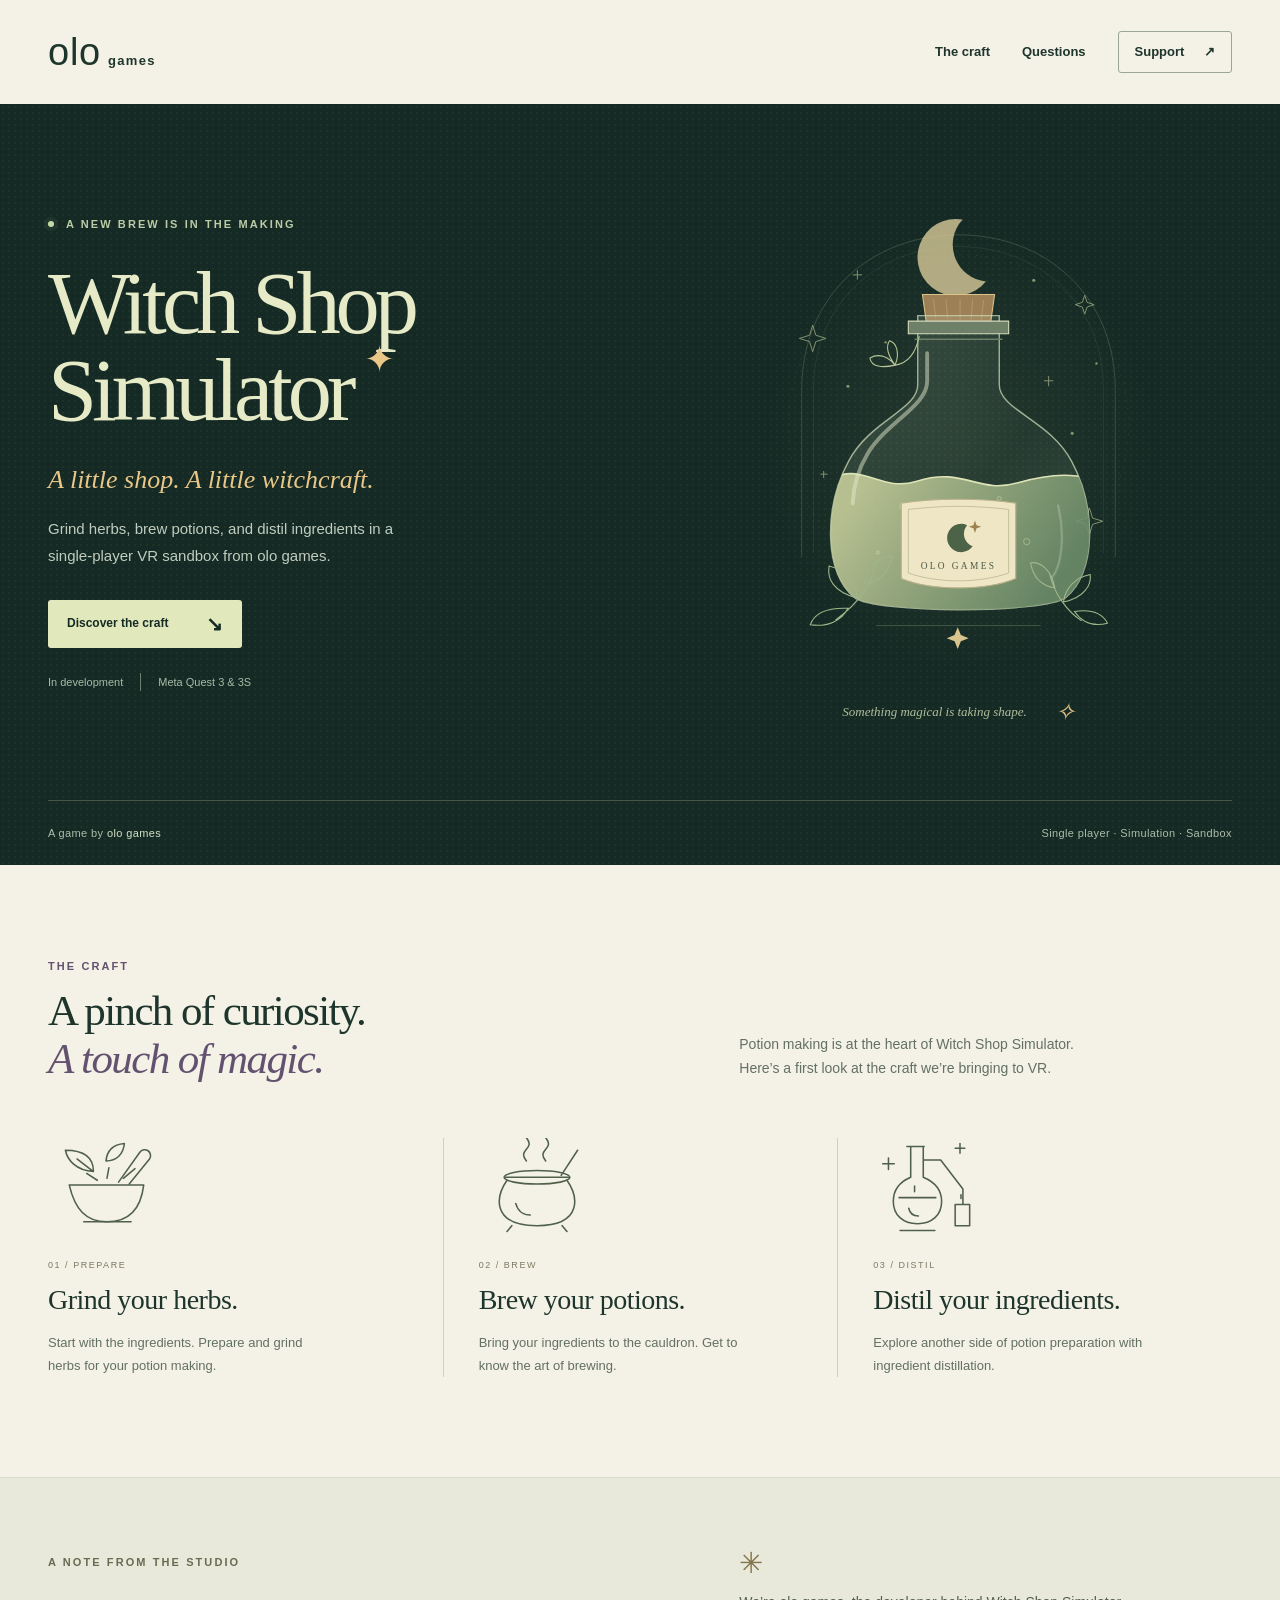
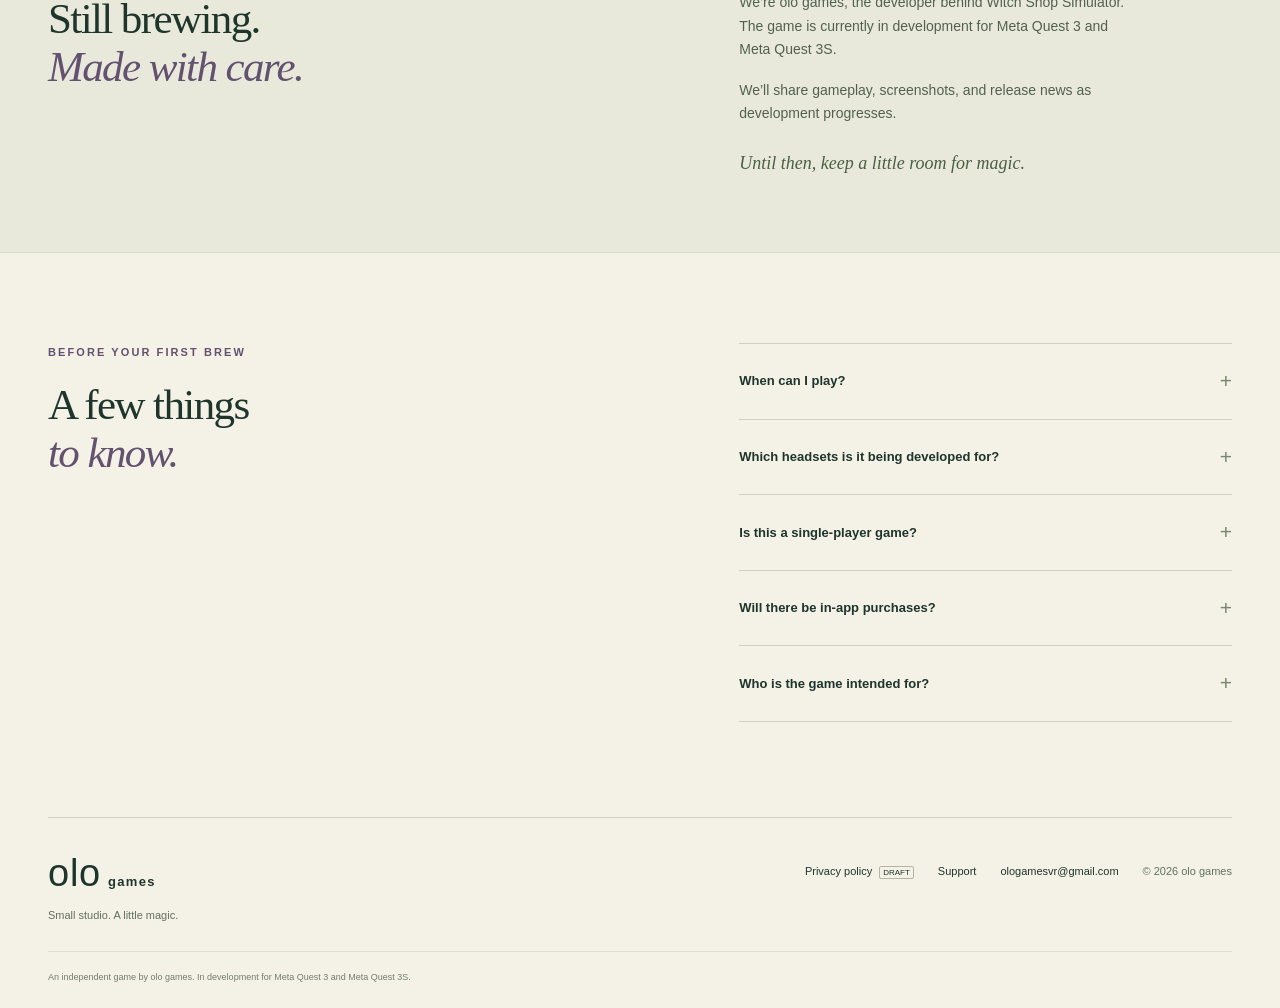
==== index.html @ 09dbc6e0 "Publish Witch Shop Simulator website" ====
<!doctype html>
<html lang="en">
<head>
  <meta charset="utf-8">
  <meta name="viewport" content="width=device-width, initial-scale=1">
  <meta name="description" content="Witch Shop Simulator is a single-player VR sandbox by olo games. Brew potions, grind herbs, and distil ingredients. In development for Meta Quest 3 and 3S.">
  <meta name="theme-color" content="#152a24">
  <meta property="og:title" content="Witch Shop Simulator · olo games">
  <meta property="og:description" content="A little shop. A little witchcraft. A single-player VR sandbox, in development for Meta Quest 3 and 3S.">
  <meta property="og:type" content="website">
  <title>Witch Shop Simulator · olo games</title>
  <link rel="icon" href="favicon.svg" type="image/svg+xml">
  <link rel="stylesheet" href="styles.css">
</head>
<body>
  <a class="skip-link" href="#main">Skip to content</a>
  <header class="site-header wrap">
    <a class="brand" href="index.html" aria-label="olo games home"><span class="brand-mark" aria-hidden="true">olo</span><span class="brand-word">games</span></a>
    <nav aria-label="Main navigation"><a href="#craft">The craft</a><a href="#questions">Questions</a><a href="support.html" class="nav-support">Support <span aria-hidden="true">↗</span></a></nav>
  </header>
  <main id="main">
    <section class="hero" aria-labelledby="game-title">
      <div class="hero-inner wrap">
        <div class="hero-copy">
          <p class="eyebrow hero-eyebrow"><span class="status-dot" aria-hidden="true"></span> A new brew is in the making</p>
          <h1 id="game-title">Witch Shop<span class="title-last">Simulator<span class="title-star" aria-hidden="true">✦</span></span></h1>
          <p class="hero-tagline">A little shop. A little witchcraft.</p>
          <p class="hero-description">Grind herbs, brew potions, and distil ingredients in a single-player VR sandbox from olo games.</p>
          <a class="button button-light" href="#craft">Discover the craft <span aria-hidden="true">↘</span></a>
          <div class="hero-meta"><span>In development</span><span>Meta Quest 3 &amp; 3S</span></div>
        </div>
        <figure class="hero-art">
          <img src="potion.svg" alt="Decorative illustration of a potion bottle with a crescent moon and botanical details" width="560" height="650" fetchpriority="high">
          <figcaption><span>Something magical is taking shape.</span><span aria-hidden="true">✧</span></figcaption>
        </figure>
      </div>
      <div class="hero-bottom wrap"><span>A game by <strong>olo games</strong></span><span>Single player · Simulation · Sandbox</span></div>
    </section>
    <section class="craft-section wrap" id="craft" aria-labelledby="craft-title">
      <div class="section-intro"><p class="eyebrow">The craft</p><h2 id="craft-title">A pinch of curiosity.<br><em>A touch of magic.</em></h2><p>Potion making is at the heart of Witch Shop Simulator. Here’s a first look at the craft we’re bringing to VR.</p></div>
      <div class="craft-grid">
        <article class="craft-item">
          <div class="craft-icon" aria-hidden="true"><svg viewBox="0 0 120 100" fill="none"><path d="M22 48h77c-3 25-16 38-38 38S28 73 22 48Z"/><path d="M37 86h49M40 36l11 7M63 30l-2 11M90 31l-12 10M73 45l22-31a6 6 0 0 1 10 7L84 47"/><path d="M47 34c-18-1-27-12-29-22 17 0 29 6 29 22Zm0 0L30 21M60 23c1-11 8-17 19-18-1 11-8 18-19 18Z"/></svg></div>
          <p class="step-number">01 / PREPARE</p><h3>Grind your herbs.</h3><p>Start with the ingredients. Prepare and grind herbs for your potion making.</p>
        </article>
        <article class="craft-item">
          <div class="craft-icon" aria-hidden="true"><svg viewBox="0 0 120 100" fill="none"><path d="M29 43c-7 10-10 19-7 29 4 13 18 18 38 18s34-5 38-18c3-10 0-19-7-29M27 40h66M34 90l-5 6M86 90l5 6"/><ellipse cx="60" cy="40" rx="34" ry="7"/><path d="M49 23c-10-12 10-12 0-24M69 23c-10-12 10-12 0-24M85 38l17-26M38 67c2 8 8 12 15 12"/></svg></div>
          <p class="step-number">02 / BREW</p><h3>Brew your potions.</h3><p>Bring your ingredients to the cauldron. Get to know the art of brewing.</p>
        </article>
        <article class="craft-item">
          <div class="craft-icon" aria-hidden="true"><svg viewBox="0 0 120 100" fill="none"><path d="M35 8h18M39 8v32c-12 5-18 14-18 25 0 14 10 23 25 23s25-9 25-23c0-11-7-20-19-25V8M27 61h38M53 22h17l23 30v15M87 68h13v22H85V68ZM43 49v6M91 58v4"/><path d="M28 95h36M37 72c1 5 5 8 10 8M10 26h12M16 20v12M85 10h10M90 5v10"/></svg></div>
          <p class="step-number">03 / DISTIL</p><h3>Distil your ingredients.</h3><p>Explore another side of potion preparation with ingredient distillation.</p>
        </article>
      </div>
    </section>
    <section class="development-section" aria-labelledby="development-title">
      <div class="development-inner wrap"><div><p class="eyebrow">A note from the studio</p><h2 id="development-title">Still brewing.<br><em>Made with care.</em></h2></div><div class="development-copy"><span class="small-star" aria-hidden="true">✳</span><p>We’re olo games, the developer behind Witch Shop Simulator. The game is currently in development for Meta Quest 3 and Meta Quest 3S.</p><p>We’ll share gameplay, screenshots, and release news as development progresses.</p><p class="studio-signature">Until then, keep a little room for magic.</p></div></div>
    </section>
    <section class="questions-section wrap" id="questions" aria-labelledby="questions-title">
      <div class="questions-heading"><p class="eyebrow">Before your first brew</p><h2 id="questions-title">A few things<br><em>to know.</em></h2></div>
      <div class="questions-list">
        <details><summary>When can I play?<span aria-hidden="true">+</span></summary><p>Witch Shop Simulator is in development. A release date and store page have not been announced yet.</p></details>
        <details><summary>Which headsets is it being developed for?<span aria-hidden="true">+</span></summary><p>The game is being developed for Meta Quest 3 and Meta Quest 3S.</p></details>
        <details><summary>Is this a single-player game?<span aria-hidden="true">+</span></summary><p>Yes. Witch Shop Simulator is being developed as a single-player experience, without multiplayer, chat, or microphone features.</p></details>
        <details><summary>Will there be in-app purchases?<span aria-hidden="true">+</span></summary><p>The game is planned as a paid release with no in-app purchases. Pricing will be announced closer to launch.</p></details>
        <details><summary>Who is the game intended for?<span aria-hidden="true">+</span></summary><p>The Meta Quest version is intended for players aged 10 and over, including children aged 10–12, teens, and adults. Official regional content ratings have not yet been assigned.</p></details>
      </div>
    </section>
  </main>
  <footer class="site-footer wrap"><div><a class="brand" href="index.html" aria-label="olo games home"><span class="brand-mark" aria-hidden="true">olo</span><span class="brand-word">games</span></a><p>Small studio. A little magic.</p></div><div class="footer-links"><a href="privacy.html">Privacy policy <span class="draft-label">draft</span></a><a href="support.html">Support</a><a href="mailto:ologamesvr@gmail.com">ologamesvr@gmail.com</a><span>© 2026 olo games</span></div><p class="platform-note">An independent game by olo games. In development for Meta Quest 3 and Meta Quest 3S.</p></footer>
</body>
</html>
---- styles.css ----
:root{--paper:#f4f1e6;--ink:#1e352c;--forest:#152a24;--pale:#e1e9bc;--muted:#637064;--line:#cdd1bf;--accent:#e9c788;--purple:#62516f;--serif:Georgia,'Times New Roman',serif;--sans:'Segoe UI',Arial,sans-serif}
*{box-sizing:border-box}html{scroll-behavior:smooth;scroll-padding-top:28px}body{margin:0;background:var(--paper);color:var(--ink);font:16px/1.65 var(--sans);-webkit-font-smoothing:antialiased}a{color:inherit;text-decoration:none}a:focus-visible,summary:focus-visible{outline:3px solid #9b6c36;outline-offset:6px}img,svg{max-width:100%}img{display:block;height:auto}p,h1,h2,h3,figure{margin:0}p+p{margin-top:18px}.wrap{width:min(1220px,calc(100% - 96px));margin-inline:auto}.skip-link{position:absolute;left:20px;top:-100px;z-index:10;background:var(--paper);color:var(--ink);padding:12px 18px}.skip-link:focus{top:12px}.site-header{height:104px;display:flex;align-items:center;justify-content:space-between;gap:28px}.brand{display:inline-flex;align-items:baseline;gap:7px;flex-shrink:0}.brand-mark{font:500 38px/1 Arial,Helvetica,sans-serif;letter-spacing:.02em}.brand-word{font:600 13px/1 var(--sans);letter-spacing:.1em}.site-header nav{display:flex;align-items:center;gap:32px;font-size:13px;font-weight:600}.site-header nav a:hover,.footer-links a:hover{text-decoration:underline;text-underline-offset:5px}.site-header .nav-support{border:1px solid #9aa797;padding:9px 16px;border-radius:3px}.nav-support span{padding-left:16px}.hero{background:var(--forest);color:var(--paper);overflow:hidden;position:relative}.hero::before{content:'';position:absolute;inset:0;opacity:.13;pointer-events:none;background-image:radial-gradient(#b5b58b .6px,transparent .8px);background-size:6px 6px}.hero-inner{position:relative;display:grid;grid-template-columns:1.15fr 1fr;align-items:center;gap:8px;padding-top:72px;padding-bottom:70px}.eyebrow{font-size:11px;letter-spacing:.19em;text-transform:uppercase;font-weight:600}.hero-eyebrow{color:#bccca7;display:flex;align-items:center;gap:12px;margin-bottom:27px}.status-dot{height:6px;width:6px;background:#c3d8a5;border-radius:50%;box-shadow:0 0 0 4px #c3d8a510}.hero h1{font:400 clamp(64px,6.9vw,99px)/.98 var(--serif);letter-spacing:-5px;color:#e6eac7}.title-last{display:block;position:relative}.title-star{display:inline-block;font-size:37px;vertical-align:top;margin-left:13px;color:var(--accent);transform:translateY(-5px)}.hero-tagline{margin-top:30px;color:var(--accent);font:italic 26px/1.3 var(--serif)}.hero-description{font-size:15px;max-width:390px;color:#c1cdc0;margin-top:18px;line-height:1.8}.button{display:inline-flex;align-items:center;justify-content:space-between;gap:38px;padding:14px 19px;font-size:12px;font-weight:650;border-radius:3px;transition:background-color .2s,transform .2s}.button-light{background:var(--pale);color:var(--forest);margin-top:31px}.button:hover{transform:translateY(-2px);background:#eff3d8}.button span{font-size:20px;line-height:1}.hero-meta{display:flex;flex-wrap:wrap;gap:10px 17px;align-items:center;color:#a9bba8;font-size:11px;margin-top:25px}.hero-meta span+span{border-left:1px solid #68826a;padding-left:17px}.hero-art{position:relative;align-self:stretch;display:flex;flex-direction:column;justify-content:center;min-width:0}.hero-art img{width:100%;max-height:510px;object-fit:contain}.hero-art figcaption{display:flex;align-items:center;justify-content:center;gap:28px;font:italic 13px/1.5 var(--serif);color:#afbd9a;padding-top:8px}.hero-art figcaption span+span{font-size:24px;color:var(--accent)}.hero-bottom{position:relative;border-top:1px solid #465746;display:flex;justify-content:space-between;gap:16px;padding-block:23px;color:#adbcaa;font-size:11px;letter-spacing:.035em}.hero-bottom strong{color:#d3dfc3;font-weight:500}.craft-section{padding-block:92px 100px}.section-intro{display:grid;grid-template-columns:1.2fr 1fr;gap:12px 100px}.section-intro .eyebrow{grid-column:1/-1;color:var(--purple)}h2{font:400 43px/1.12 var(--serif);letter-spacing:-1.6px}h2 em{font-weight:400;color:var(--purple)}.section-intro>p:last-child{align-self:end;max-width:360px;font-size:14px;color:var(--muted);padding-bottom:4px}.craft-grid{display:grid;grid-template-columns:repeat(3,1fr);margin-top:54px}.craft-item{padding:0 35px}.craft-item:first-child{padding-left:0}.craft-item:last-child{padding-right:0}.craft-item+.craft-item{border-left:1px solid var(--line)}.craft-icon{height:120px;display:flex;align-items:flex-start}.craft-icon svg{width:116px;height:98px;stroke:#50614b;stroke-width:1.6;stroke-linecap:round;stroke-linejoin:round}.step-number{font-size:9px;letter-spacing:.17em;color:#7c7963;margin-bottom:12px}.craft-item h3{font:400 28px/1.15 var(--serif);letter-spacing:-.5px}.craft-item>p:last-child{font-size:13px;color:var(--muted);max-width:270px;margin-top:14px;line-height:1.8}.development-section{background:#e9e9db;border-block:1px solid #d9ddcc}.development-inner{padding-block:75px;display:grid;grid-template-columns:1.2fr 1fr;gap:100px}.development-inner .eyebrow{margin-bottom:23px;color:#686b52}.development-copy{position:relative;padding-top:38px;font-size:14px;color:#526050;max-width:400px}.small-star{position:absolute;top:-13px;left:0;font-size:29px;color:#837549}.development-copy .studio-signature{font:italic 18px/1.5 var(--serif);color:#4c5e43;margin-top:25px}.questions-section{padding-block:90px 95px;display:grid;grid-template-columns:1.2fr 1fr;gap:100px}.questions-heading .eyebrow{margin-bottom:20px;color:var(--purple)}.questions-list{border-top:1px solid var(--line)}details{border-bottom:1px solid var(--line)}summary{padding:20px 0;display:flex;align-items:center;justify-content:space-between;gap:22px;list-style:none;cursor:pointer;font-size:13px;font-weight:600}summary::-webkit-details-marker{display:none}summary>span{font-size:21px;font-weight:400;color:#7b886e;flex-shrink:0}details[open] summary>span{transform:rotate(45deg)}details>p{font-size:13px;line-height:1.8;color:var(--muted);padding:0 24px 22px 0}.site-footer{border-top:1px solid var(--line);padding-top:36px;padding-bottom:24px;display:grid;grid-template-columns:1fr 1fr;gap:26px}.site-footer>div>p{font-size:11px;margin-top:12px;color:var(--muted)}.footer-links{display:flex;align-items:flex-start;justify-content:flex-end;gap:16px 24px;flex-wrap:wrap;padding-top:8px;font-size:11px}.footer-links>span{color:var(--muted)}.draft-label{font-size:8px;text-transform:uppercase;border:1px solid #b7b59d;border-radius:2px;padding:1px 3px;margin-left:4px}.platform-note{grid-column:1/-1;font-size:9px;color:#747d70;padding-top:18px;border-top:1px solid #dedfcf}.document-main{width:min(780px,calc(100% - 96px));margin-inline:auto;padding:65px 0 80px;min-height:65vh}.document-main h1{font:400 clamp(42px,5vw,65px)/1.05 var(--serif);letter-spacing:-2px;margin:18px 0 22px}.document-main .lead{font:400 20px/1.6 var(--serif);color:#596653}.document-main h2{font-size:26px;letter-spacing:-.6px;margin:38px 0 13px}.document-main p,.document-main li{font-size:14px;color:#526050}.document-main ul{padding-left:20px;margin:14px 0}.document-main a:not(.button){text-decoration:underline;text-underline-offset:3px}.notice{background:#eae4d2;border-left:3px solid #a3844a;padding:17px 21px;margin:27px 0}.notice strong{font-size:12px;letter-spacing:.04em}.notice p{font-size:13px;margin-top:7px;color:#5d594c}.document-main .doc-meta{font-size:11px;color:#707764;margin-top:18px}.document-rule{border:0;border-top:1px solid var(--line);margin:30px 0}.document-main .button{margin-top:28px;border:1px solid #9ca890}.contact-card{border-top:1px solid var(--line);border-bottom:1px solid var(--line);padding:24px 0;margin-top:35px}.contact-card>strong{display:block;margin-bottom:9px;font:400 25px var(--serif)}
@media(min-width:1450px){.hero-inner{padding-block:84px}.hero-art img{max-height:530px}}
@media(max-width:1050px){.wrap{width:calc(100% - 64px)}.hero h1{font-size:76px;letter-spacing:-4px}.title-star{font-size:28px;margin-left:7px}.hero-inner{gap:0;grid-template-columns:1.15fr 1fr}.hero-art img{max-height:460px}.hero-tagline{font-size:23px}.section-intro,.development-inner,.questions-section{gap:20px 55px}.craft-item{padding-inline:24px}.craft-item h3{font-size:25px}.document-main{width:min(780px,calc(100% - 64px))}}
@media(max-width:760px){.wrap{width:calc(100% - 40px)}.site-header{height:82px;gap:16px}.brand-mark{font-size:34px}.brand-word{font-size:10px}.site-header nav{gap:20px;font-size:12px}.site-header nav>a:first-child{display:none}.site-header .nav-support{padding:7px 11px}.nav-support span{padding-left:9px}.hero-inner{grid-template-columns:1fr;padding-top:48px;padding-bottom:25px}.hero h1{font-size:clamp(58px,11.5vw,84px);letter-spacing:-3.8px}.hero-eyebrow{font-size:9px;margin-bottom:25px}.hero-description{max-width:420px}.hero-tagline{margin-top:24px}.hero-art{margin-top:18px}.hero-art img{max-height:385px}.hero-art figcaption{font-size:12px;padding-top:0;gap:16px}.hero-bottom{font-size:9px;gap:10px;padding-block:18px}.hero-bottom>span:last-child{text-align:right;max-width:170px}.craft-section{padding-block:62px 65px}.section-intro{grid-template-columns:1fr;gap:17px}.section-intro>p:last-child{max-width:430px}.section-intro .eyebrow{grid-column:auto}h2{font-size:36px;letter-spacing:-1.2px}.craft-grid{margin-top:35px;grid-template-columns:1fr}.craft-item,.craft-item:first-child,.craft-item:last-child{padding:27px 0 28px 110px;position:relative;min-height:170px}.craft-item+.craft-item{border-left:none;border-top:1px solid var(--line)}.craft-icon{position:absolute;top:30px;left:-5px;height:auto}.craft-icon svg{width:92px;height:82px}.craft-item h3{font-size:25px}.craft-item>p:last-child{max-width:430px;margin-top:10px}.step-number{font-size:8px}.development-inner{grid-template-columns:1fr;padding-block:52px;gap:34px}.development-copy{padding-top:0;max-width:510px}.small-star{display:none}.questions-section{grid-template-columns:1fr;padding-block:58px;gap:30px}.site-footer{grid-template-columns:1fr;padding-top:29px;gap:23px}.footer-links{justify-content:flex-start;gap:18px;padding-top:0}.platform-note{grid-column:auto;font-size:9px;padding-top:20px}.document-main{width:calc(100% - 40px);padding-top:36px}.document-main h1{letter-spacing:-1.5px}.document-main .lead{font-size:19px}}
@media(prefers-reduced-motion:reduce){html{scroll-behavior:auto}.button{transition:none}.button:hover{transform:none}}
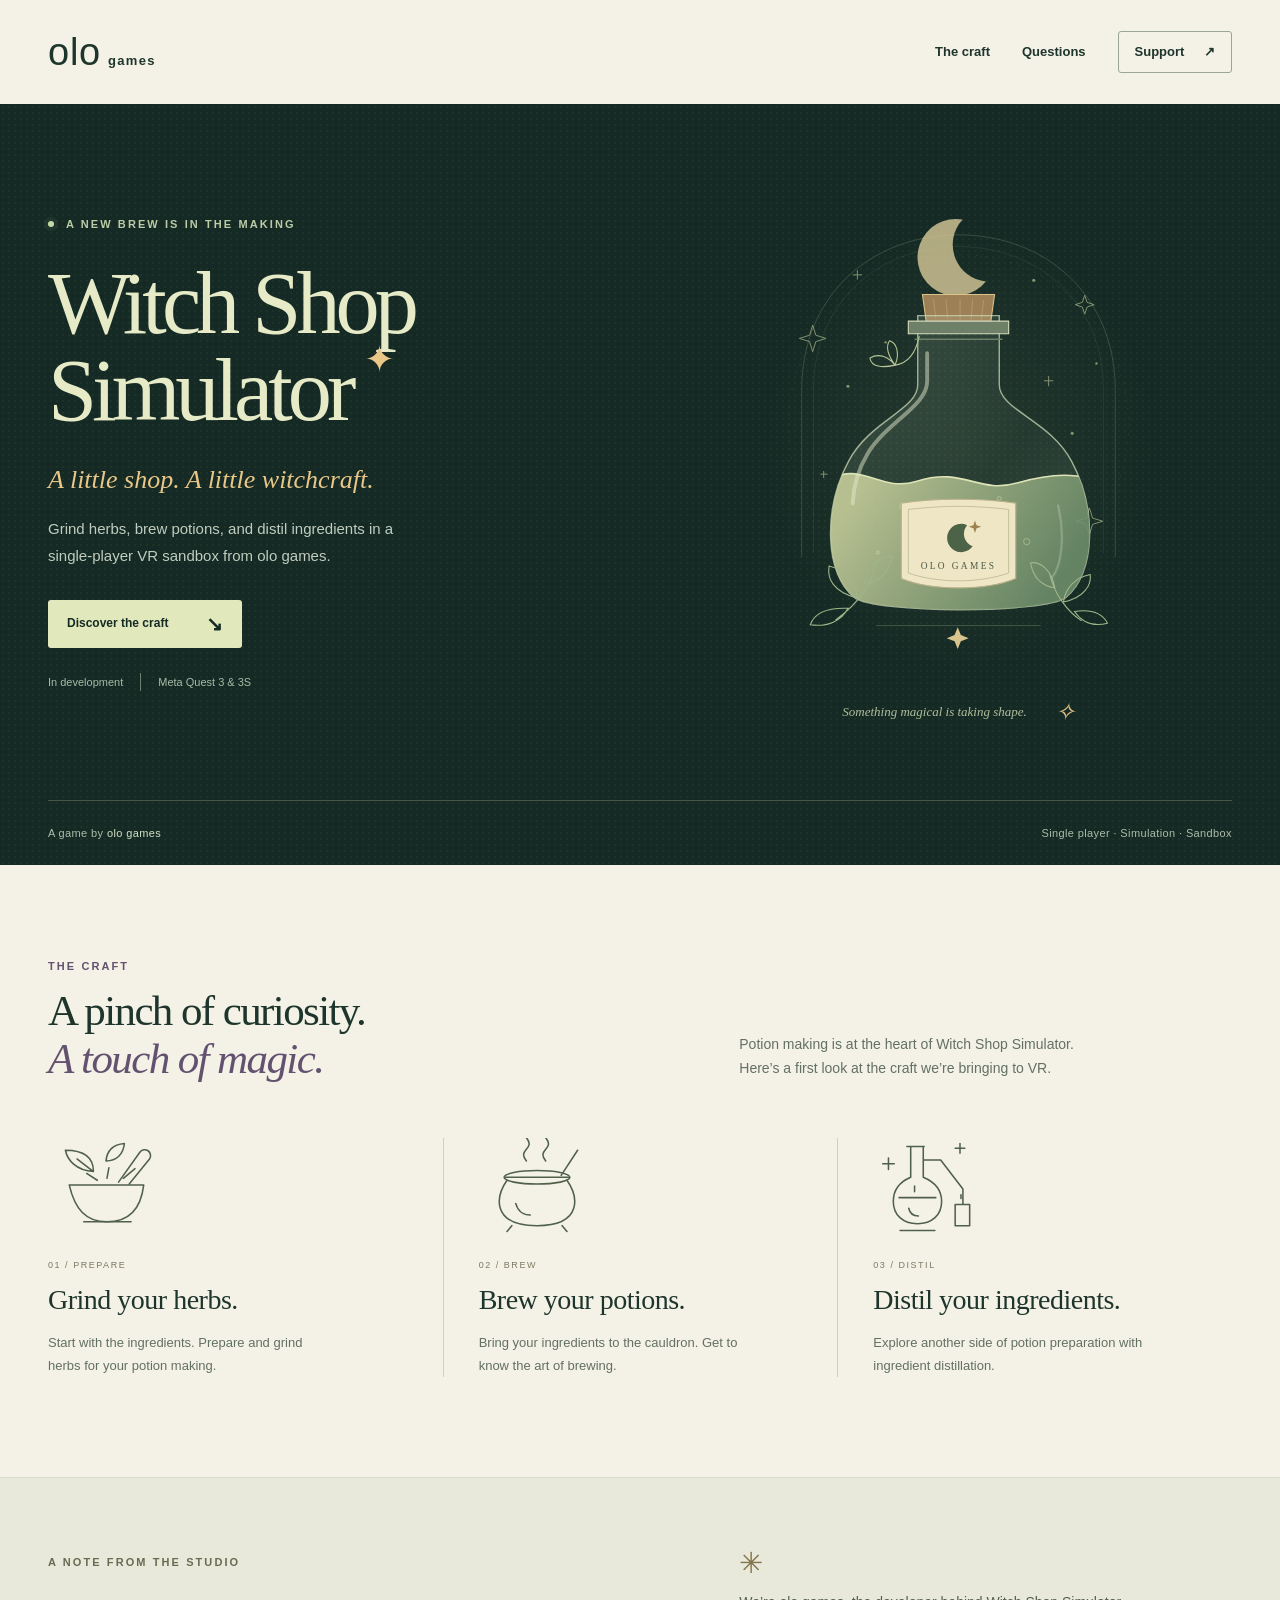
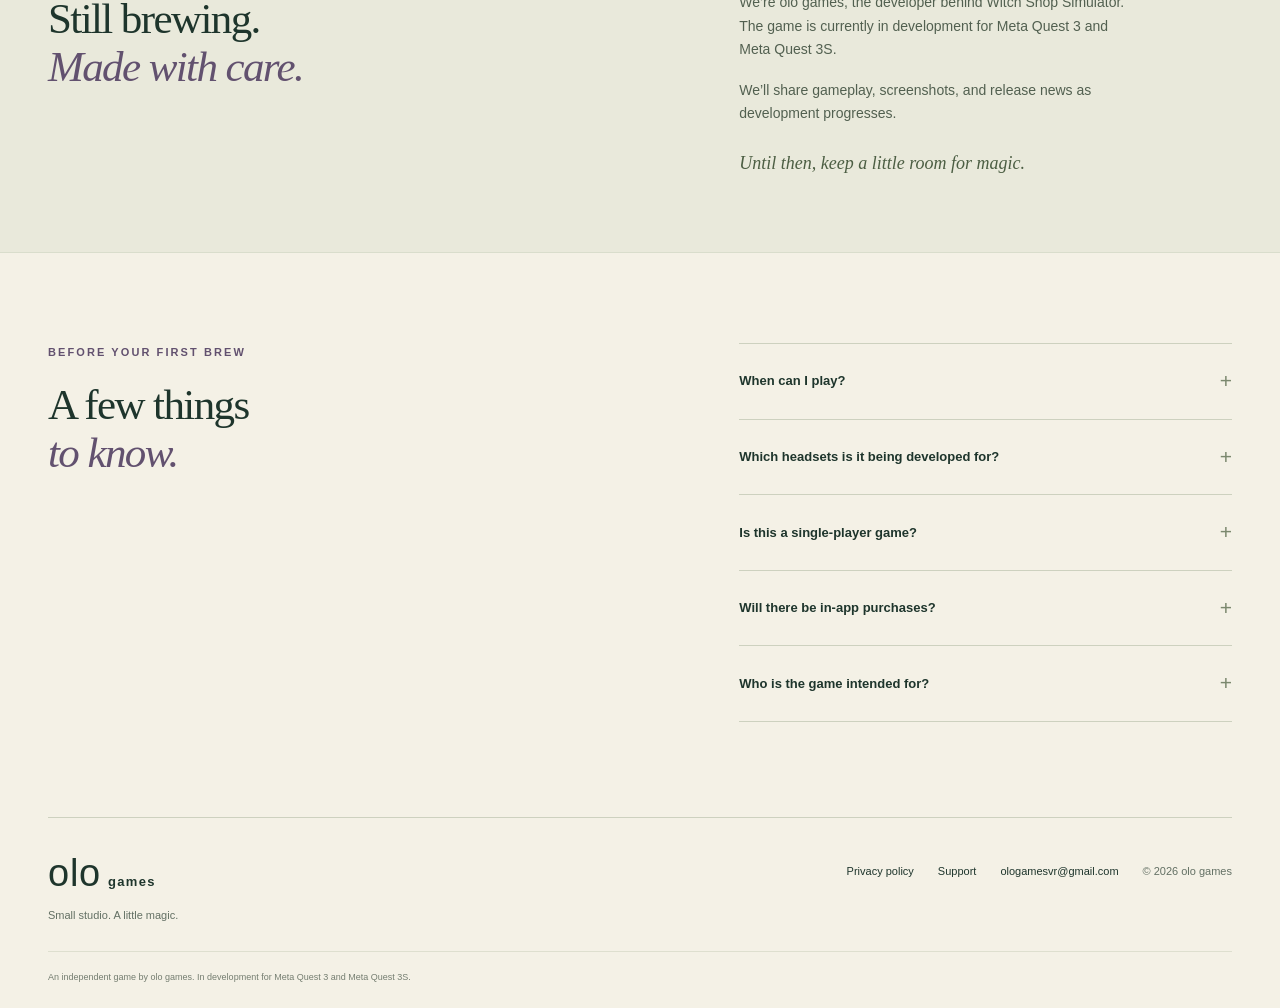
==== commit 6df343fe: "Update privacy policy and data deletion information Replace the development draft with current game " ====
--- a/index.html
+++ b/index.html
@@ -1,72 +1,72 @@
-<!doctype html>
-<html lang="en">
-<head>
-  <meta charset="utf-8">
-  <meta name="viewport" content="width=device-width, initial-scale=1">
-  <meta name="description" content="Witch Shop Simulator is a single-player VR sandbox by olo games. Brew potions, grind herbs, and distil ingredients. In development for Meta Quest 3 and 3S.">
-  <meta name="theme-color" content="#152a24">
-  <meta property="og:title" content="Witch Shop Simulator · olo games">
-  <meta property="og:description" content="A little shop. A little witchcraft. A single-player VR sandbox, in development for Meta Quest 3 and 3S.">
-  <meta property="og:type" content="website">
-  <title>Witch Shop Simulator · olo games</title>
-  <link rel="icon" href="favicon.svg" type="image/svg+xml">
-  <link rel="stylesheet" href="styles.css">
-</head>
-<body>
-  <a class="skip-link" href="#main">Skip to content</a>
-  <header class="site-header wrap">
-    <a class="brand" href="index.html" aria-label="olo games home"><span class="brand-mark" aria-hidden="true">olo</span><span class="brand-word">games</span></a>
-    <nav aria-label="Main navigation"><a href="#craft">The craft</a><a href="#questions">Questions</a><a href="support.html" class="nav-support">Support <span aria-hidden="true">↗</span></a></nav>
-  </header>
-  <main id="main">
-    <section class="hero" aria-labelledby="game-title">
-      <div class="hero-inner wrap">
-        <div class="hero-copy">
-          <p class="eyebrow hero-eyebrow"><span class="status-dot" aria-hidden="true"></span> A new brew is in the making</p>
-          <h1 id="game-title">Witch Shop<span class="title-last">Simulator<span class="title-star" aria-hidden="true">✦</span></span></h1>
-          <p class="hero-tagline">A little shop. A little witchcraft.</p>
-          <p class="hero-description">Grind herbs, brew potions, and distil ingredients in a single-player VR sandbox from olo games.</p>
-          <a class="button button-light" href="#craft">Discover the craft <span aria-hidden="true">↘</span></a>
-          <div class="hero-meta"><span>In development</span><span>Meta Quest 3 &amp; 3S</span></div>
-        </div>
-        <figure class="hero-art">
-          <img src="potion.svg" alt="Decorative illustration of a potion bottle with a crescent moon and botanical details" width="560" height="650" fetchpriority="high">
-          <figcaption><span>Something magical is taking shape.</span><span aria-hidden="true">✧</span></figcaption>
-        </figure>
-      </div>
-      <div class="hero-bottom wrap"><span>A game by <strong>olo games</strong></span><span>Single player · Simulation · Sandbox</span></div>
-    </section>
-    <section class="craft-section wrap" id="craft" aria-labelledby="craft-title">
-      <div class="section-intro"><p class="eyebrow">The craft</p><h2 id="craft-title">A pinch of curiosity.<br><em>A touch of magic.</em></h2><p>Potion making is at the heart of Witch Shop Simulator. Here’s a first look at the craft we’re bringing to VR.</p></div>
-      <div class="craft-grid">
-        <article class="craft-item">
-          <div class="craft-icon" aria-hidden="true"><svg viewBox="0 0 120 100" fill="none"><path d="M22 48h77c-3 25-16 38-38 38S28 73 22 48Z"/><path d="M37 86h49M40 36l11 7M63 30l-2 11M90 31l-12 10M73 45l22-31a6 6 0 0 1 10 7L84 47"/><path d="M47 34c-18-1-27-12-29-22 17 0 29 6 29 22Zm0 0L30 21M60 23c1-11 8-17 19-18-1 11-8 18-19 18Z"/></svg></div>
-          <p class="step-number">01 / PREPARE</p><h3>Grind your herbs.</h3><p>Start with the ingredients. Prepare and grind herbs for your potion making.</p>
-        </article>
-        <article class="craft-item">
-          <div class="craft-icon" aria-hidden="true"><svg viewBox="0 0 120 100" fill="none"><path d="M29 43c-7 10-10 19-7 29 4 13 18 18 38 18s34-5 38-18c3-10 0-19-7-29M27 40h66M34 90l-5 6M86 90l5 6"/><ellipse cx="60" cy="40" rx="34" ry="7"/><path d="M49 23c-10-12 10-12 0-24M69 23c-10-12 10-12 0-24M85 38l17-26M38 67c2 8 8 12 15 12"/></svg></div>
-          <p class="step-number">02 / BREW</p><h3>Brew your potions.</h3><p>Bring your ingredients to the cauldron. Get to know the art of brewing.</p>
-        </article>
-        <article class="craft-item">
-          <div class="craft-icon" aria-hidden="true"><svg viewBox="0 0 120 100" fill="none"><path d="M35 8h18M39 8v32c-12 5-18 14-18 25 0 14 10 23 25 23s25-9 25-23c0-11-7-20-19-25V8M27 61h38M53 22h17l23 30v15M87 68h13v22H85V68ZM43 49v6M91 58v4"/><path d="M28 95h36M37 72c1 5 5 8 10 8M10 26h12M16 20v12M85 10h10M90 5v10"/></svg></div>
-          <p class="step-number">03 / DISTIL</p><h3>Distil your ingredients.</h3><p>Explore another side of potion preparation with ingredient distillation.</p>
-        </article>
-      </div>
-    </section>
-    <section class="development-section" aria-labelledby="development-title">
-      <div class="development-inner wrap"><div><p class="eyebrow">A note from the studio</p><h2 id="development-title">Still brewing.<br><em>Made with care.</em></h2></div><div class="development-copy"><span class="small-star" aria-hidden="true">✳</span><p>We’re olo games, the developer behind Witch Shop Simulator. The game is currently in development for Meta Quest 3 and Meta Quest 3S.</p><p>We’ll share gameplay, screenshots, and release news as development progresses.</p><p class="studio-signature">Until then, keep a little room for magic.</p></div></div>
-    </section>
-    <section class="questions-section wrap" id="questions" aria-labelledby="questions-title">
-      <div class="questions-heading"><p class="eyebrow">Before your first brew</p><h2 id="questions-title">A few things<br><em>to know.</em></h2></div>
-      <div class="questions-list">
-        <details><summary>When can I play?<span aria-hidden="true">+</span></summary><p>Witch Shop Simulator is in development. A release date and store page have not been announced yet.</p></details>
-        <details><summary>Which headsets is it being developed for?<span aria-hidden="true">+</span></summary><p>The game is being developed for Meta Quest 3 and Meta Quest 3S.</p></details>
-        <details><summary>Is this a single-player game?<span aria-hidden="true">+</span></summary><p>Yes. Witch Shop Simulator is being developed as a single-player experience, without multiplayer, chat, or microphone features.</p></details>
-        <details><summary>Will there be in-app purchases?<span aria-hidden="true">+</span></summary><p>The game is planned as a paid release with no in-app purchases. Pricing will be announced closer to launch.</p></details>
-        <details><summary>Who is the game intended for?<span aria-hidden="true">+</span></summary><p>The Meta Quest version is intended for players aged 10 and over, including children aged 10–12, teens, and adults. Official regional content ratings have not yet been assigned.</p></details>
-      </div>
-    </section>
-  </main>
-  <footer class="site-footer wrap"><div><a class="brand" href="index.html" aria-label="olo games home"><span class="brand-mark" aria-hidden="true">olo</span><span class="brand-word">games</span></a><p>Small studio. A little magic.</p></div><div class="footer-links"><a href="privacy.html">Privacy policy <span class="draft-label">draft</span></a><a href="support.html">Support</a><a href="mailto:ologamesvr@gmail.com">ologamesvr@gmail.com</a><span>© 2026 olo games</span></div><p class="platform-note">An independent game by olo games. In development for Meta Quest 3 and Meta Quest 3S.</p></footer>
-</body>
-</html>
+<!doctype html>
+<html lang="en">
+<head>
+  <meta charset="utf-8">
+  <meta name="viewport" content="width=device-width, initial-scale=1">
+  <meta name="description" content="Witch Shop Simulator is a single-player VR sandbox by olo games. Brew potions, grind herbs, and distil ingredients. In development for Meta Quest 3 and 3S.">
+  <meta name="theme-color" content="#152a24">
+  <meta property="og:title" content="Witch Shop Simulator · olo games">
+  <meta property="og:description" content="A little shop. A little witchcraft. A single-player VR sandbox, in development for Meta Quest 3 and 3S.">
+  <meta property="og:type" content="website">
+  <title>Witch Shop Simulator · olo games</title>
+  <link rel="icon" href="favicon.svg" type="image/svg+xml">
+  <link rel="stylesheet" href="styles.css">
+</head>
+<body>
+  <a class="skip-link" href="#main">Skip to content</a>
+  <header class="site-header wrap">
+    <a class="brand" href="index.html" aria-label="olo games home"><span class="brand-mark" aria-hidden="true">olo</span><span class="brand-word">games</span></a>
+    <nav aria-label="Main navigation"><a href="#craft">The craft</a><a href="#questions">Questions</a><a href="support.html" class="nav-support">Support <span aria-hidden="true">↗</span></a></nav>
+  </header>
+  <main id="main">
+    <section class="hero" aria-labelledby="game-title">
+      <div class="hero-inner wrap">
+        <div class="hero-copy">
+          <p class="eyebrow hero-eyebrow"><span class="status-dot" aria-hidden="true"></span> A new brew is in the making</p>
+          <h1 id="game-title">Witch Shop<span class="title-last">Simulator<span class="title-star" aria-hidden="true">✦</span></span></h1>
+          <p class="hero-tagline">A little shop. A little witchcraft.</p>
+          <p class="hero-description">Grind herbs, brew potions, and distil ingredients in a single-player VR sandbox from olo games.</p>
+          <a class="button button-light" href="#craft">Discover the craft <span aria-hidden="true">↘</span></a>
+          <div class="hero-meta"><span>In development</span><span>Meta Quest 3 &amp; 3S</span></div>
+        </div>
+        <figure class="hero-art">
+          <img src="potion.svg" alt="Decorative illustration of a potion bottle with a crescent moon and botanical details" width="560" height="650" fetchpriority="high">
+          <figcaption><span>Something magical is taking shape.</span><span aria-hidden="true">✧</span></figcaption>
+        </figure>
+      </div>
+      <div class="hero-bottom wrap"><span>A game by <strong>olo games</strong></span><span>Single player · Simulation · Sandbox</span></div>
+    </section>
+    <section class="craft-section wrap" id="craft" aria-labelledby="craft-title">
+      <div class="section-intro"><p class="eyebrow">The craft</p><h2 id="craft-title">A pinch of curiosity.<br><em>A touch of magic.</em></h2><p>Potion making is at the heart of Witch Shop Simulator. Here’s a first look at the craft we’re bringing to VR.</p></div>
+      <div class="craft-grid">
+        <article class="craft-item">
+          <div class="craft-icon" aria-hidden="true"><svg viewBox="0 0 120 100" fill="none"><path d="M22 48h77c-3 25-16 38-38 38S28 73 22 48Z"/><path d="M37 86h49M40 36l11 7M63 30l-2 11M90 31l-12 10M73 45l22-31a6 6 0 0 1 10 7L84 47"/><path d="M47 34c-18-1-27-12-29-22 17 0 29 6 29 22Zm0 0L30 21M60 23c1-11 8-17 19-18-1 11-8 18-19 18Z"/></svg></div>
+          <p class="step-number">01 / PREPARE</p><h3>Grind your herbs.</h3><p>Start with the ingredients. Prepare and grind herbs for your potion making.</p>
+        </article>
+        <article class="craft-item">
+          <div class="craft-icon" aria-hidden="true"><svg viewBox="0 0 120 100" fill="none"><path d="M29 43c-7 10-10 19-7 29 4 13 18 18 38 18s34-5 38-18c3-10 0-19-7-29M27 40h66M34 90l-5 6M86 90l5 6"/><ellipse cx="60" cy="40" rx="34" ry="7"/><path d="M49 23c-10-12 10-12 0-24M69 23c-10-12 10-12 0-24M85 38l17-26M38 67c2 8 8 12 15 12"/></svg></div>
+          <p class="step-number">02 / BREW</p><h3>Brew your potions.</h3><p>Bring your ingredients to the cauldron. Get to know the art of brewing.</p>
+        </article>
+        <article class="craft-item">
+          <div class="craft-icon" aria-hidden="true"><svg viewBox="0 0 120 100" fill="none"><path d="M35 8h18M39 8v32c-12 5-18 14-18 25 0 14 10 23 25 23s25-9 25-23c0-11-7-20-19-25V8M27 61h38M53 22h17l23 30v15M87 68h13v22H85V68ZM43 49v6M91 58v4"/><path d="M28 95h36M37 72c1 5 5 8 10 8M10 26h12M16 20v12M85 10h10M90 5v10"/></svg></div>
+          <p class="step-number">03 / DISTIL</p><h3>Distil your ingredients.</h3><p>Explore another side of potion preparation with ingredient distillation.</p>
+        </article>
+      </div>
+    </section>
+    <section class="development-section" aria-labelledby="development-title">
+      <div class="development-inner wrap"><div><p class="eyebrow">A note from the studio</p><h2 id="development-title">Still brewing.<br><em>Made with care.</em></h2></div><div class="development-copy"><span class="small-star" aria-hidden="true">✳</span><p>We’re olo games, the developer behind Witch Shop Simulator. The game is currently in development for Meta Quest 3 and Meta Quest 3S.</p><p>We’ll share gameplay, screenshots, and release news as development progresses.</p><p class="studio-signature">Until then, keep a little room for magic.</p></div></div>
+    </section>
+    <section class="questions-section wrap" id="questions" aria-labelledby="questions-title">
+      <div class="questions-heading"><p class="eyebrow">Before your first brew</p><h2 id="questions-title">A few things<br><em>to know.</em></h2></div>
+      <div class="questions-list">
+        <details><summary>When can I play?<span aria-hidden="true">+</span></summary><p>Witch Shop Simulator is in development. A release date and store page have not been announced yet.</p></details>
+        <details><summary>Which headsets is it being developed for?<span aria-hidden="true">+</span></summary><p>The game is being developed for Meta Quest 3 and Meta Quest 3S.</p></details>
+        <details><summary>Is this a single-player game?<span aria-hidden="true">+</span></summary><p>Yes. Witch Shop Simulator is being developed as a single-player experience, without multiplayer, chat, or microphone features.</p></details>
+        <details><summary>Will there be in-app purchases?<span aria-hidden="true">+</span></summary><p>The game is planned as a paid release with no in-app purchases. Pricing will be announced closer to launch.</p></details>
+        <details><summary>Who is the game intended for?<span aria-hidden="true">+</span></summary><p>The Meta Quest version is intended for players aged 10 and over, including children aged 10–12, teens, and adults. Official regional content ratings have not yet been assigned.</p></details>
+      </div>
+    </section>
+  </main>
+  <footer class="site-footer wrap"><div><a class="brand" href="index.html" aria-label="olo games home"><span class="brand-mark" aria-hidden="true">olo</span><span class="brand-word">games</span></a><p>Small studio. A little magic.</p></div><div class="footer-links"><a href="privacy.html">Privacy policy</a><a href="support.html">Support</a><a href="mailto:ologamesvr@gmail.com">ologamesvr@gmail.com</a><span>© 2026 olo games</span></div><p class="platform-note">An independent game by olo games. In development for Meta Quest 3 and Meta Quest 3S.</p></footer>
+</body>
+</html>
